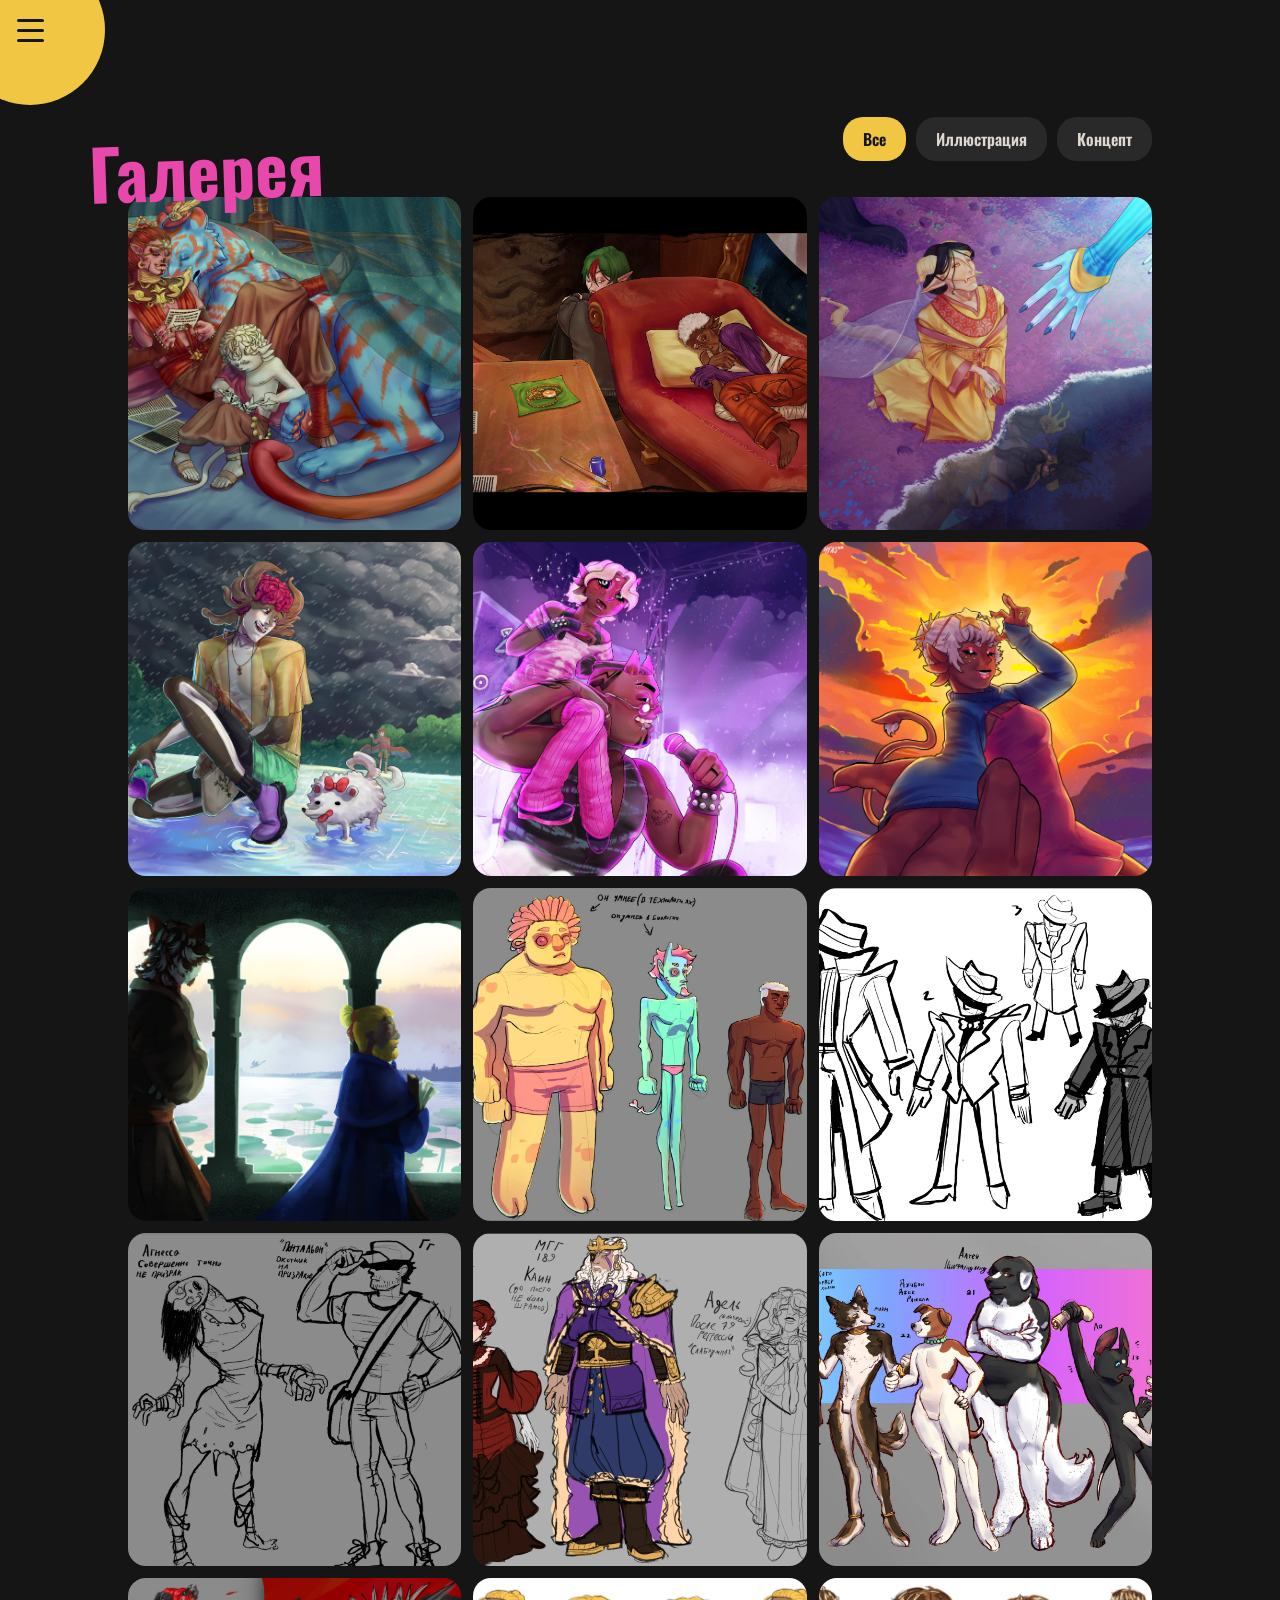
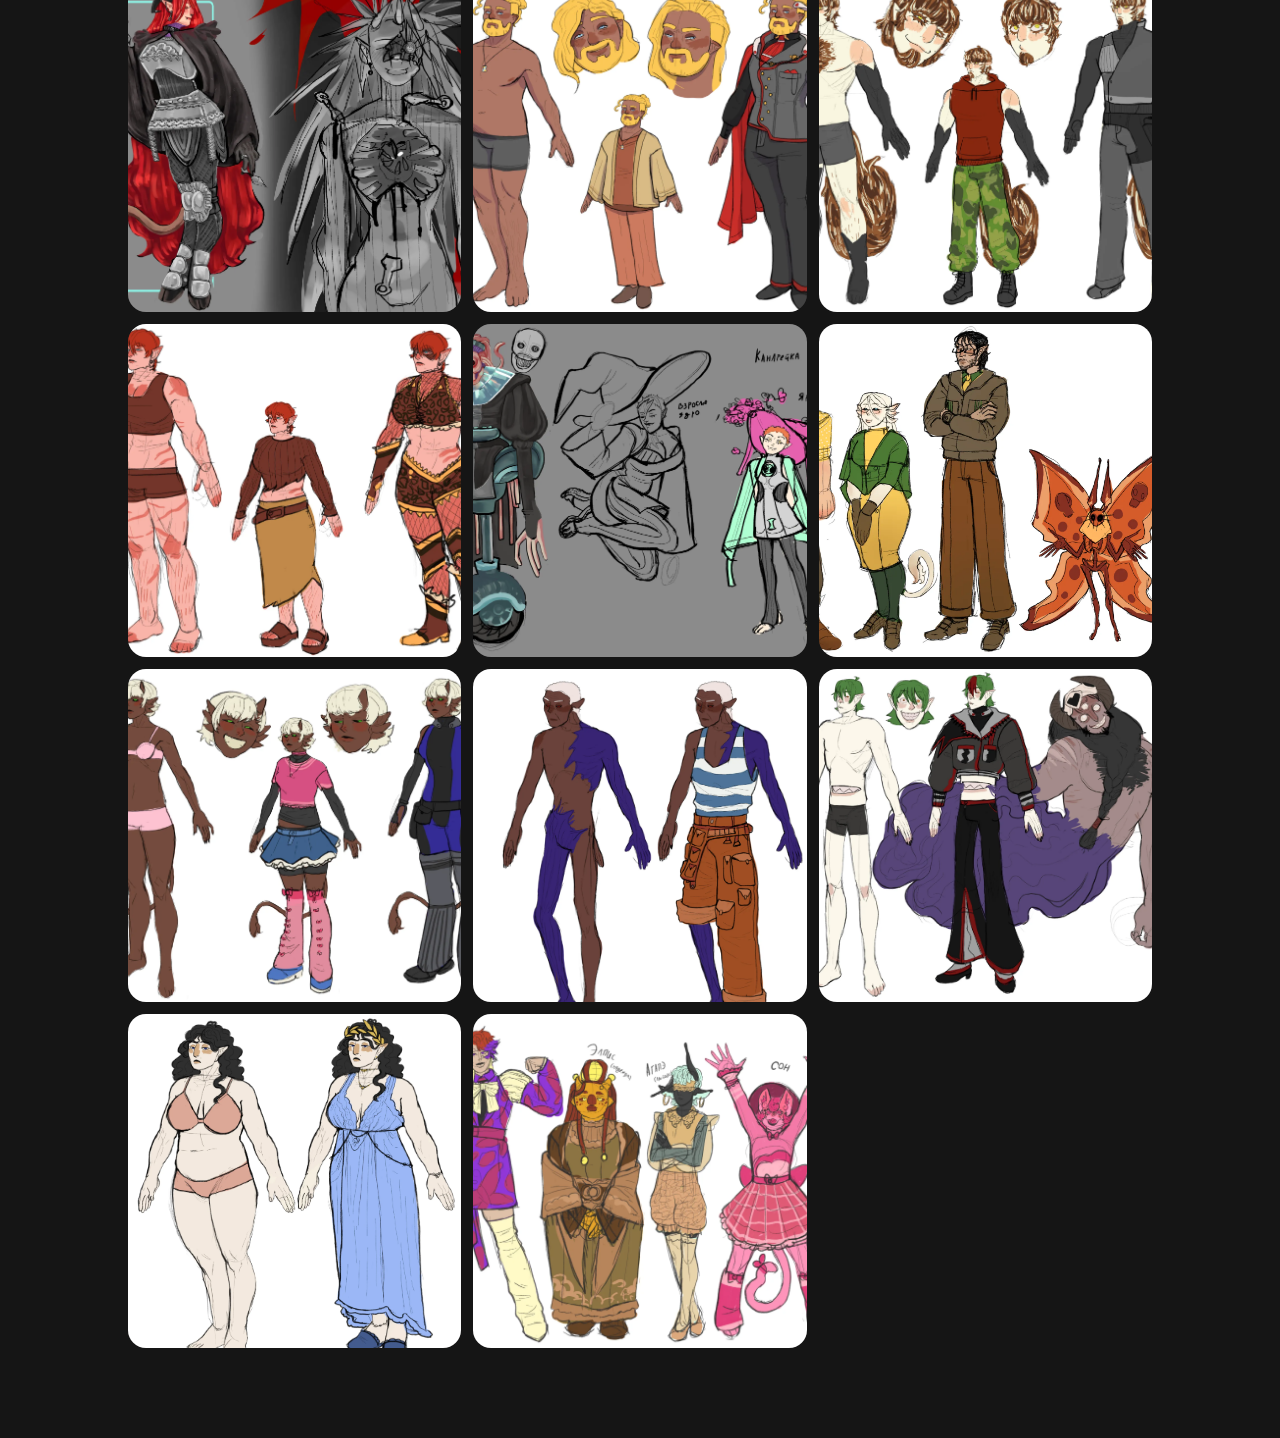
==== gallery.html @ 16fb7dce "im scared" ====
<!DOCTYPE html>
<html lang="ru">
<head>
<meta charset="UTF-8">
<meta name="viewport" content="width=device-width, initial-scale=1.0">
<title>Галерея — HTASta</title>
<link rel="preconnect" href="https://fonts.googleapis.com">
<link rel="preconnect" href="https://fonts.gstatic.com" crossorigin>
<link href="https://fonts.googleapis.com/css2?family=Comfortaa:wght@300..700&family=Oswald:wght@200..700&display=swap" rel="stylesheet">
<link rel="stylesheet" href="css/style.css">
<svg style="display: none;">
  <symbol id="arrow" viewBox="0 0 24 24">
  <path d="M4 12h14M13 5l7 7-7 7" stroke="currentColor" stroke-width="2" fill="none" stroke-linecap="round" stroke-linejoin="round"/>
  </symbol>
</svg>
</head>
<body>
<header class="site-header">
  <nav class="menu" aria-label="Основная навигация">
    <button class="menu-toggle" aria-label="Открыть меню" aria-expanded="false">
      <span></span>
      <span></span>
      <span></span>
    </button>
    <div class="menu-items">
      <a href="index.html" class="menu-item" style="--menu-top:100px; --menu-left:160px;">
        <span>Главная</span>
      </a>
      <a href="index.html#projects" class="menu-item" style="--menu-top:35px; --menu-left:190px;">
        <span>Проэкты</span>
      </a>
      <a href="#" class="menu-item" style="--menu-top:150px; --menu-left:70px;">
        <span>3Д</span>
      </a>
    </div>
  </nav>
</header>

<main class="page-grid">
  <section class="gallery-page" id="gallery">
    <h1 class="section-title wiggle-title">Галерея</h1>
    <div class="gallery-filters">
      <button class="filter-btn" data-filter="all">Все</button>
      <button class="filter-btn" data-filter="illustration">Иллюстрация</button>
      <button class="filter-btn" data-filter="concept">Концепт</button>
    </div>
    <div class="gallery-grid">
      <div class="gallery-card" data-category="illustration" data-id="illustration_1">
        <img class="gallery-img" src="assets/illustration_1.webp" alt="Аманда" onerror="this.style.display='none'">
      </div>
      <div class="gallery-card" data-category="illustration" data-id="illustration_2">
        <img class="gallery-img" src="assets/illustration_2.webp" alt="Сэм" onerror="this.style.display='none'">
      </div>
      <div class="gallery-card" data-category="illustration" data-id="illustration_3">
        <img class="gallery-img" src="assets/illustration_3.webp" alt="" onerror="this.style.display='none'">
      </div>
      <div class="gallery-card" data-category="illustration" data-id="illustration_4">
        <img class="gallery-img" src="assets/illustration_4.webp" alt="" onerror="this.style.display='none'">
      </div>
      <div class="gallery-card" data-category="illustration" data-id="illustration_5">
        <img class="gallery-img" src="assets/illustration_5.webp" alt="" onerror="this.style.display='none'">
      </div>
      <div class="gallery-card" data-category="illustration" data-id="illustration_6">
        <img class="gallery-img" src="assets/illustration_6.webp" alt="" onerror="this.style.display='none'">
      </div>
      <div class="gallery-card" data-category="illustration" data-id="illustration_7">
        <img class="gallery-img" src="assets/illustration_7.webp" alt="" onerror="this.style.display='none'">
      </div>
      <div class="gallery-card" data-category="concept" data-id="concept_01">
        <img class="gallery-img" src="assets/concept_01.webp" alt="" onerror="this.style.display='none'">
      </div>
      <div class="gallery-card" data-category="concept" data-id="concept_02">
        <img class="gallery-img" src="assets/concept_02.webp" alt="" onerror="this.style.display='none'">
      </div>
      <div class="gallery-card" data-category="concept" data-id="concept_03">
        <img class="gallery-img" src="assets/concept_03.webp" alt="" onerror="this.style.display='none'">
      </div>
      <div class="gallery-card" data-category="concept" data-id="concept_04">
        <img class="gallery-img" src="assets/concept_04.webp" alt="" onerror="this.style.display='none'">
      </div>
      <div class="gallery-card" data-category="concept" data-id="concept_05">
        <img class="gallery-img" src="assets/concept_05.webp" alt="" onerror="this.style.display='none'">
      </div>
      <div class="gallery-card" data-category="concept" data-id="concept_06">
        <img class="gallery-img" src="assets/concept_06.webp" alt="" onerror="this.style.display='none'">
      </div>
      <div class="gallery-card" data-category="concept" data-id="concept_07">
        <img class="gallery-img" src="assets/concept_07.webp" alt="" onerror="this.style.display='none'">
      </div>
      <div class="gallery-card" data-category="concept" data-id="concept_08">
        <img class="gallery-img" src="assets/concept_08.webp" alt="" onerror="this.style.display='none'">
      </div>
      <div class="gallery-card" data-category="concept" data-id="concept_09">
        <img class="gallery-img" src="assets/concept_09.webp" alt="" onerror="this.style.display='none'">
      </div>
      <div class="gallery-card" data-category="concept" data-id="concept_10">
        <img class="gallery-img" src="assets/concept_10.webp" alt="" onerror="this.style.display='none'">
      </div>
      <div class="gallery-card" data-category="concept" data-id="concept_11">
        <img class="gallery-img" src="assets/concept_11.webp" alt="" onerror="this.style.display='none'">
      </div>
      <div class="gallery-card" data-category="concept" data-id="concept_12">
        <img class="gallery-img" src="assets/concept_12.webp" alt="" onerror="this.style.display='none'">
      </div>
      <div class="gallery-card" data-category="concept" data-id="concept_13">
        <img class="gallery-img" src="assets/concept_13.webp" alt="" onerror="this.style.display='none'">
      </div>
      <div class="gallery-card" data-category="concept" data-id="concept_14">
        <img class="gallery-img" src="assets/concept_14.webp" alt="" onerror="this.style.display='none'">
      </div>
      <div class="gallery-card" data-category="concept" data-id="concept_15">
        <img class="gallery-img" src="assets/concept_15.webp" alt="" onerror="this.style.display='none'">
      </div>
      <div class="gallery-card" data-category="concept" data-id="concept_16">
        <img class="gallery-img" src="assets/concept_16.webp" alt="" onerror="this.style.display='none'">
      </div>
    </div>
  </section>
</main>

<div class="gallery-modal" id="galleryModal" aria-hidden="true">
  <div class="gallery-modal-overlay"></div>
  <button class="gallery-modal-nav gallery-modal-prev" aria-label="Предыдущая работа">
    <svg viewBox="0 0 24 24"><path d="M15 5l-7 7 7 7" stroke="currentColor" stroke-width="2" fill="none" stroke-linecap="round" stroke-linejoin="round"/></svg>
  </button>
  <div class="gallery-modal-content">
    <button class="gallery-modal-close" aria-label="Закрыть">
      <svg viewBox="0 0 24 24"><path d="M6 6l12 12M18 6L6 18" stroke="currentColor" stroke-width="2" fill="none" stroke-linecap="round"/></svg>
    </button>
    <img class="gallery-modal-img" src="" alt="">
  </div>
  <button class="gallery-modal-nav gallery-modal-next" aria-label="Следующая работа">
    <svg viewBox="0 0 24 24"><path d="M9 5l7 7-7 7" stroke="currentColor" stroke-width="2" fill="none" stroke-linecap="round" stroke-linejoin="round"/></svg>
  </button>
</div>

<footer class="site-footer"></footer>

<script src="js/main.js"></script>
</body>
</html>
---- css/style.css ----
/* =========================================================
   БАЗА
   ========================================================= */

body {
  min-width: 100%;
  min-height: 100%;
  margin: 0;
  padding: 0;
  background-color: rgb(21, 21, 21);
  font-family: 'Comfortaa', "Segoe UI", sans-serif;
  -webkit-user-select: none;
  -ms-user-select: none;
  user-select: none;
  overflow-x: hidden;
}

h1 {
  font-family: 'Oswald', sans-serif;
  font-size: 36pt;
}

a {
  text-decoration: none;
}

ul {
  list-style-type: none;
  margin: 0;
  padding: 0;
}

img {
  object-position: top;
}

::-webkit-scrollbar {
  display: none;
}

:root {
  --bg-base: rgb(21, 21, 21);
  --main-text: rgb(223, 216, 209);

  /* Основной акцент сайта */
  --accent-yellow: rgb(241, 198, 66);
  --accent-blue: rgb(72, 195, 232);
  --accent-pink: rgb(232, 72, 171);
  --accent-purple: rgb(133, 72, 232);
  --accent-green: rgb(72, 232, 152);
}


/* =========================================================
   МЕНЮ
   ========================================================= */

.site-header {
  position: fixed;
  top: 0;
  left: 0;
  z-index: 1000;
}

.menu {
  position: relative;
  width: 0;
  height: 0;
  z-index: 10;
}

/* круг */
.menu-toggle {
  position: absolute;
  top: -45px;
  left: -45px;
  width: 150px;
  height: 150px;
  border: none;
  border-radius: 50%;
  background: var(--accent-yellow);
  padding: 0;
  margin: 0;
  cursor: pointer;
  display: flex;
  flex-direction: column;
  justify-content: center;
  align-items: center;
  gap: 7px;
  transform: scale(1);
  transition: 0.35s ease;
}

.menu-toggle:hover {
  transform: scale(1.1);
  background-color: var(--accent-blue);
}

/* Три полоски */
.menu-toggle span {
  display: block;
  width: 27px;
  height: 3px;
  background: var(--bg-base);
  border-radius: 2px;
  transition: transform 0.25s ease, opacity 0.2s ease;
}

/* Отдельные пузыри пунктов меню */
.menu-items {
  position: absolute;
  top: 0;
  left: 0;
  width: 0;
  height: 0;
  pointer-events: none;
}

.menu-item {
  position: absolute;
  top: var(--menu-top, 0px);
  left: var(--menu-left, 0px);
  padding: 12px 20px;
  border-radius: 16px;
  display: flex;
  align-items: center;
  justify-content: center;
  color: var(--bg-base);
  font-size: 14pt;
  font-weight: 700;
  text-align: center;
  white-space: nowrap;
  opacity: 0;
  transform: translate(-50%, -50%) scale(0.2);
  transition: transform 0.25s ease, opacity 0.2s ease, background-color 0.25s ease;
  pointer-events: none;
}

.menu-item:nth-child(4n+1) { background-color: var(--accent-pink); }
.menu-item:nth-child(4n+2) { background-color: var(--accent-purple); }
.menu-item:nth-child(4n+3) { background-color: var(--accent-green); }
.menu-item:nth-child(4n)   { background-color: var(--accent-blue); }

.menu.open .menu-item {
  opacity: 1;
  pointer-events: auto;
  transform: translate(-50%, -50%) scale(1);
}

.menu.open .menu-item:hover {
  transform: translate(-50%, -50%) scale(1.08);
}

.menu.open .menu-item:nth-child(4n+1):hover { background-color: var(--accent-green); }
.menu.open .menu-item:nth-child(4n+2):hover { background-color: var(--accent-yellow); }
.menu.open .menu-item:nth-child(4n+3):hover { background-color: var(--accent-pink); }
.menu.open .menu-item:nth-child(4n):hover   { background-color: var(--accent-purple); }


/* =========================================================
   ГРИД-СИСТЕМА СТРАНИЦЫ
   12 колонок на всю ширину main (за вычетом отступов по бокам).
   Каждая секция сама решает, сколько колонок ей занять через grid-column.
   ========================================================= */

.page-grid {
  display: grid;
  grid-template-columns: repeat(12, 1fr);
  column-gap: 2vw;
  padding: 0 5vw;
  box-sizing: border-box;
}


/* =========================================================
   ОБО МНЕ
   ========================================================= */

.about_me {
  position: relative;
  grid-column: 3 / span 8;
  margin: 15vh 0 20vh;
  display: grid;
  justify-items: center;
  align-content: center;
}

.about_me h1 {
  color: var(--accent-pink);
  margin: 20vh 0 0;
}

.about_me h2 {
  color: var(--accent-blue);
  font-size: 14pt;
}

.about_me p {
  color: var(--main-text);
  font-size: 16pt;
  line-height: 1.6;
  text-align: center;
}

@media (max-width: 700px) {
  .about_me {
    grid-column: 1 / -1;
  }
}


/* =========================================================
   АНИМАЦИЯ ЗАГОЛОВКОВ (wiggle)
   ========================================================= */

.wiggle-title.wiggle {
  animation: wiggle 1s ease-in-out;
}

@keyframes wiggle {
  0%   { transform: rotate(0deg); }
  25%  { transform: rotate(4deg); }
  50%  { transform: rotate(-4deg); }
  75%  { transform: rotate(3deg); }
  100% { transform: rotate(0deg); }
}

@media (prefers-reduced-motion: reduce) {
  .wiggle-title.wiggle {
    animation: none;
  }
}


/* =========================================================
   ГАЛЕРЕИ (Иллюстрации / Концепт-арт, общая разметка)
   ========================================================= */

.image-section {
  position: relative;
  grid-column: 1 / -1;
  box-sizing: border-box;
  margin-top: 8vh;
}

.section-title {
  z-index: 10;
  position: absolute;
  display: block;
  top: 0;
  width: fit-content;
  color: var(--accent-pink);
  text-align: left;
  font-size: 42pt;
  rotate: -2deg;
  padding: 0;
  margin: -5.5vh 0 0;
}

.illustration-gallery {
  display: flex;
  flex-direction: column;
  gap: 10px;
  width: 90vw;
  position: relative;
  left: 50%;
  margin-left: -45vw;
  height: 90vh;
  padding: 0 5vw;
  box-sizing: border-box;
}

#concept .illustration-gallery {
  height: 60vh;
}

.gallery-row {
  display: grid;
  gap: 8px;
  flex: 1 1 0;
  min-height: 0;
  box-sizing: border-box;
}

.row-1 { grid-template-columns: 1.35fr 1fr; }
.row-2 { grid-template-columns: 1fr 1.35fr; }
.row-3 { grid-template-columns: 1.15fr 1fr; }

.concept-row-mosaic,
.concept-row-banner {
  grid-template-columns: 1fr 1fr 1fr;
}

/* Точки фокуса кадра для конкретных карточек */
.row-1 .illustration-card:first-child .illustration-img,
.row-3 .illustration-card:first-child .illustration-img {
  object-position: left top;
}

.row-2 .illustration-card:first-child .illustration-img,
.row-2 .illustration-card:nth-child(2) .illustration-img {
  object-position: top;
}

.illustration-img {
  position: absolute;
  inset: 0;
  width: 100%;
  height: 100%;
  object-fit: cover;
  border-radius: inherit;
  pointer-events: none;
  transition: transform 0.35s ease;
  margin: 0;
  padding: 0;
}

.illustration-card {
  position: relative;
  width: 100%;
  height: 100%;
  border-radius: 18px;
  background: rgba(223, 216, 209, 0.1);
  display: flex;
  align-items: center;
  justify-content: center;
  box-sizing: border-box;
  overflow: hidden;
}

.illustration-card:hover .illustration-img {
  transform: scale(1.08);
}

.photo-label {
  font-family: 'Oswald', sans-serif;
  font-size: 25pt;
  color: var(--main-text);
  opacity: 0.45;
  pointer-events: none;
}

/* Карточка-ссылка "В галерею" */
.card-link {
  flex-direction: column;
  gap: 0.3em;
  background: var(--accent-yellow);
  color: var(--bg-base);
  cursor: pointer;
  transition: background-color 0.25s ease, transform 0.25s ease;
}

.card-link:hover {
  background: var(--accent-pink);
  transform: scale(1.03);
}

.card-link-text {
  font-family: 'Oswald', sans-serif;
  font-size: 15pt;
  font-weight: 600;
}

.card-link-arrow {
  width: 28px;
  height: 28px;
  transition: transform 0.25s ease;
}

.card-link:hover .card-link-arrow {
  transform: translateX(6px);
  color: var(--main-text);
  opacity: 0.45;
  pointer-events: none;
}


/* =========================================================
   СЕЛЕКТОР ПРОЕКТОВ
   Горизонтальная лента карточек, крутится колесиком.
   ========================================================= */

.project-images {
  position: relative;
  grid-column: 1 / -1;
  margin-top: 10vh;
  box-sizing: border-box;
}

/* тот же заголовок, что у Иллюстраций, но наклон в другую сторону */
.project-images .section-title {
  rotate: 4deg;
}

.project-selector-wrap {
  position: relative;
  grid-column: 1 / -1;
  width: 100vw;
  left: 50%;
  margin-left: -50vw;
}

.project-selector {
  display: flex;
  gap: 10px;
  width: 100%;
  padding-left: 10vw;
  box-sizing: border-box;
  overflow-x: auto;
  scroll-behavior: smooth;
}

.project-selector .illustration-card {
  flex: 0 0 22vw;
  aspect-ratio: 1 / 1;
  height: auto;
}

.selector-arrow {
  position: absolute;
  top: 50%;
  right: 4vw;
  transform: translateY(-50%);
  width: 56px;
  height: 56px;
  border-radius: 50%;
  border: none;
  background: var(--accent-yellow);
  color: var(--bg-base);
  display: flex;
  align-items: center;
  justify-content: center;
  cursor: pointer;
  transition: 0.35s ease;
  z-index: 5;
}

.selector-arrow:hover,
.selector-arrow.scrolling {
  background: var(--accent-pink);
  transform: translateY(-50%) scale(1.1);
}

.arrow-icon {
  width: 24px;
  height: 24px;
  color: var(--bg-base);
  display: block;
}


/* =========================================================
   АДАПТИВ: ≤ 720px
   Порядок правил внутри блока важен для каскада, менять не надо.
   ========================================================= */

@media (max-width: 720px) {
  .gallery-row {
    grid-template-columns: 1fr !important;
    grid-template-rows: 1fr 1fr;
  }

  #concept .illustration-gallery {
    height: 90vh;
  }

  .concept-row-banner {
    grid-template-rows: repeat(3, 1fr);
  }

  .project-selector .illustration-card {
    flex: 0 0 40vw;
  }

  .concept-gallery {
    height: auto;
  }

  .concept-row-mosaic {
    grid-template-rows: repeat(3, 1fr);
  }

  .concept-gallery .gallery-row {
    min-height: 260px;
  }
}


/* =========================================================
   ГАЛЕРЕЯ (страница gallery.html)
   ========================================================= */

.gallery-page {
  position: relative;
  grid-column: 1 / -1;
  margin-top: 8vh;
  box-sizing: border-box;
}

.gallery-page .section-title {
  font-size: 52pt;
  margin: 5vh 0 0 25px;
}


.gallery-grid {
  display: grid;
  grid-template-columns: repeat(auto-fill, minmax(320px, 1fr));
  gap: 12px;
  width: 90vw;
  position: relative;
  left: 50%;
  margin-left: -45vw;
  padding: 4vh 5vw 10vh;
  box-sizing: border-box;
}

.gallery-card {
  position: relative;
  aspect-ratio: 1 / 1;
  border-radius: 18px;
  background: rgba(223, 216, 209, 0.1);
  overflow: hidden;
}

.gallery-img {
  width: 100%;
  height: 100%;
  object-fit: cover;
  display: block;
  transition: transform 0.35s ease;
}

.gallery-card:hover .gallery-img {
  transform: scale(1.08);
}

.gallery-filters {
  display: flex;
  gap: 10px;
  flex-wrap: wrap;
  width: 90vw;
  position: relative;
  left: 50%;
  margin-left: -45vw;
  padding: 0 5vw;
  box-sizing: border-box;
  justify-content: flex-end;
  margin-top: 5vh;
}

@media (max-width: 720px) {
  .gallery-page {
  margin-top: 12vh;
}
.gallery-filters {
  margin-top: 10vh;
}
.gallery-page .section-title {
  font-size: 52pt;
  margin: -1vh 0 0 25px;
}
.gallery-grid {
  grid-template-columns: repeat(auto-fill, minmax(160px, 1fr));
}
}

.filter-btn {
  font-family: 'Oswald', sans-serif;
  font-size: 12pt;
  font-weight: 600;
  color: var(--main-text);
  background: rgba(223, 216, 209, 0.1);
  border: none;
  border-radius: 20px;
  padding: 10px 20px;
  cursor: pointer;
  transition: background-color 0.25s ease, color 0.25s ease, transform 0.25s ease;
}

.filter-btn:hover {
  background: var(--accent-pink);
  color: var(--bg-base);
  transform: scale(1.05);
}

.filter-btn.active {
  background: var(--accent-yellow);
  color: var(--bg-base);
}

.gallery-card.hidden {
  display: none;
}

.gallery-card {
  cursor: pointer;
}

.gallery-modal {
  position: fixed;
  inset: 0;
  z-index: 2000;
  display: none;
  align-items: center;
  justify-content: center;
}

.gallery-modal.open {
  display: flex;
}

.gallery-modal-overlay {
  position: absolute;
  inset: 0;
  background: rgba(21, 21, 21, 0.9);
}

.gallery-modal-content {
  position: relative;
  max-width: 85vw;
  max-height: 85vh;
  z-index: 1;
}

.gallery-modal-img {
  display: block;
  max-width: 85vw;
  max-height: 85vh;
  border-radius: 18px;
  object-fit: contain;
}

.gallery-modal-close {
  position: absolute;
  top: -45px;
  right: -45px;
  width: 40px;
  height: 40px;
  border: none;
  border-radius: 50%;
  background: var(--accent-yellow);
  color: var(--bg-base);
  display: flex;
  align-items: center;
  justify-content: center;
  cursor: pointer;
  transition: background-color 0.25s ease, transform 0.25s ease;
}

.gallery-modal-close:hover {
  background: var(--accent-pink);
  transform: scale(1.1);
}

.gallery-modal-close svg {
  width: 20px;
  height: 20px;
}

.gallery-modal-nav {
  position: fixed;
  top: 50%;
  transform: translateY(-50%);
  width: 56px;
  height: 56px;
  border-radius: 50%;
  border: none;
  background: var(--accent-yellow);
  color: var(--bg-base);
  display: flex;
  align-items: center;
  justify-content: center;
  cursor: pointer;
  transition: background-color 0.25s ease, transform 0.25s ease;
  z-index: 2;
}

.gallery-modal-nav:hover {
  background: var(--accent-pink);
  transform: translateY(-50%) scale(1.1);
}

.gallery-modal-nav svg {
  width: 24px;
  height: 24px;
}

.gallery-modal-prev { left: 4vw; }
.gallery-modal-next { right: 4vw; }

@media (max-width: 720px) {
  .gallery-modal-nav {
    width: 44px;
    height: 44px;
  }
  .gallery-modal-prev { left: 2vw; }
  .gallery-modal-next { right: 2vw; }
  .gallery-modal-close {
    top: -50px;
    right: 0;
  }
}

/* =========================================================
   СТРАНИЦА ПРОЕКТА (шаблон)
   ========================================================= */

.back-link {
  position: fixed;
  top: 30px;
  left: 30px;
  z-index: 1000;
  display: flex;
  align-items: center;
  gap: 10px;
  padding: 14px 24px;
  border-radius: 30px;
  background: var(--accent-yellow);
  color: var(--bg-base);
  font-family: 'Oswald', sans-serif;
  font-weight: 700;
  font-size: 13pt;
  transition: background-color 0.35s ease, transform 0.35s ease;
}

.back-link:hover {
  background: var(--accent-blue);
  transform: scale(1.05);
}

.back-link .back-arrow {
  width: 20px;
  height: 20px;
  transform: scaleX(-1);
}

.project-detail,
.project-outro {
  grid-column: 3 / span 8;
  display: grid;
  justify-items: center;
}

.project-detail {
  margin: 20vh 0 4vh;
}

.project-outro {
  margin: 6vh 0 14vh;
}

.project-title {
  color: var(--accent-pink);
  margin: 0 0 2vh;
  rotate: -2deg;
}

.project-text {
  color: var(--main-text);
  font-size: 15pt;
  line-height: 1.6;
  text-align: center;
  max-width: 55vw;
}

.project-viewer-section {
  grid-column: 1 / -1;
  margin-top: 4vh;
}

.project-viewer {
  width: 90vw;
  position: relative;
  left: 50%;
  margin-left: -45vw;
  padding: 0 5vw;
  box-sizing: border-box;
}

.project-viewer-main {
  position: relative;
  width: 100%;
  aspect-ratio: 16 / 9;
  border-radius: 18px;
  overflow: hidden;
  background: rgba(223, 216, 209, 0.1);
  display: flex;
  align-items: center;
  justify-content: center;
}

.project-viewer-img {
  position: absolute;
  inset: 0;
  width: 100%;
  height: 100%;
  object-fit: cover;
  border-radius: inherit;
}

.project-viewer-thumbs-wrap {
  margin-top: 12px;
  display: flex;
  align-items: center;
  gap: 10px;
}

.project-viewer-thumbs {
  display: flex;
  gap: 8px;
  overflow-x: auto;
  scroll-behavior: smooth;
  flex: 1 1 auto;
  min-width: 0;
}

.project-thumb {
  flex: 0 0 9vw;
  aspect-ratio: 1 / 1;
  border: 2px solid transparent;
  border-radius: 12px;
  padding: 0;
  overflow: hidden;
  cursor: pointer;
  background: rgba(223, 216, 209, 0.1);
  opacity: 0.55;
  transition: opacity 0.25s ease, border-color 0.25s ease, transform 0.25s ease;
}

.project-thumb img {
  width: 100%;
  height: 100%;
  object-fit: cover;
  display: block;
  pointer-events: none;
}

.project-thumb:hover {
  opacity: 0.85;
  transform: scale(1.04);
}

.project-thumb.active {
  opacity: 1;
  border-color: var(--accent-pink);
}

.project-thumbs-arrow {
  flex: 0 0 auto;
  width: 40px;
  height: 40px;
  border-radius: 50%;
  border: none;
  background: var(--accent-yellow);
  color: var(--bg-base);
  display: flex;
  align-items: center;
  justify-content: center;
  cursor: pointer;
  transition: background-color 0.25s ease, transform 0.25s ease;
}

.project-thumbs-arrow:hover,
.project-thumbs-arrow.scrolling {
  background: var(--accent-pink);
  transform: scale(1.1);
}

@media (max-width: 700px) {
  .project-detail,
  .project-outro {
    grid-column: 1 / -1;
  }

  .project-text {
    max-width: 90vw;
  }

  .back-link {
    top: 16px;
    left: 16px;
    padding: 10px 18px;
    font-size: 11pt;
  }

  .project-viewer-main {
    aspect-ratio: 4 / 3;
  }

  .project-thumb {
    flex: 0 0 20vw;
  }
}
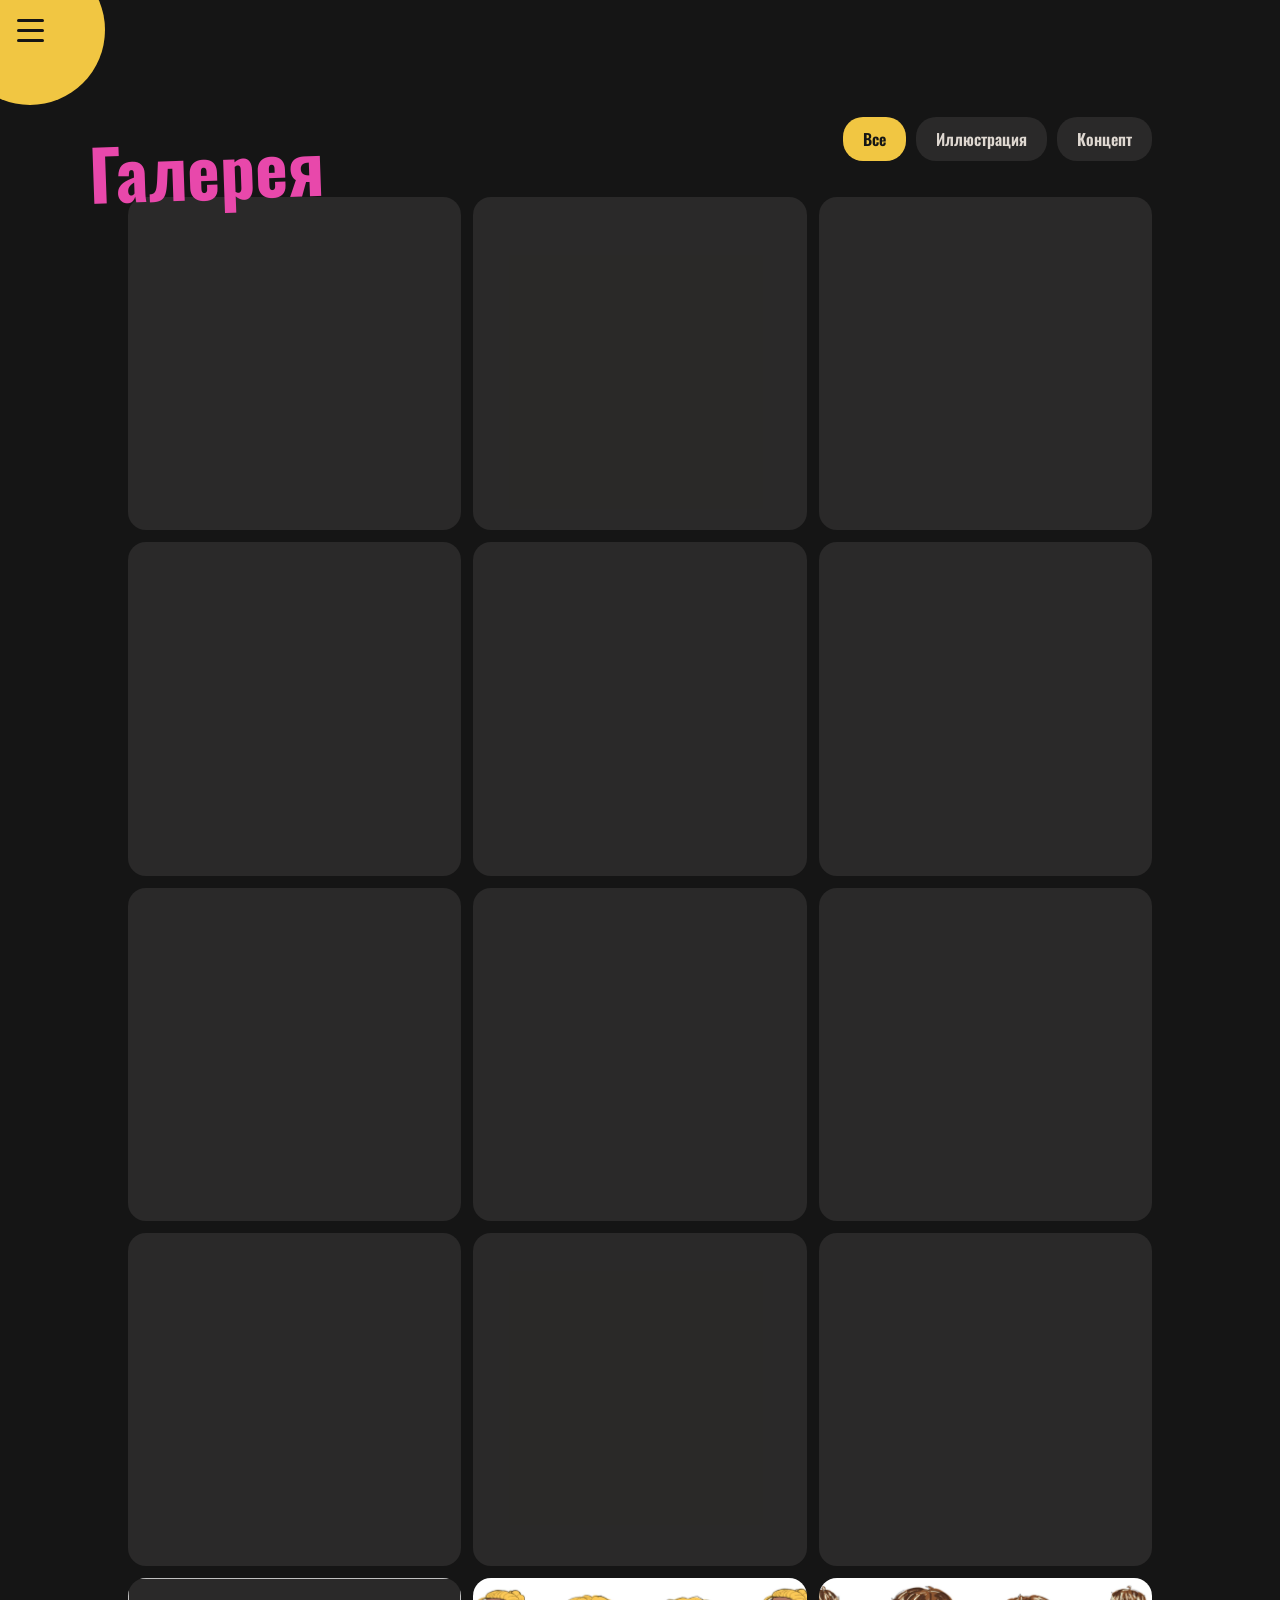
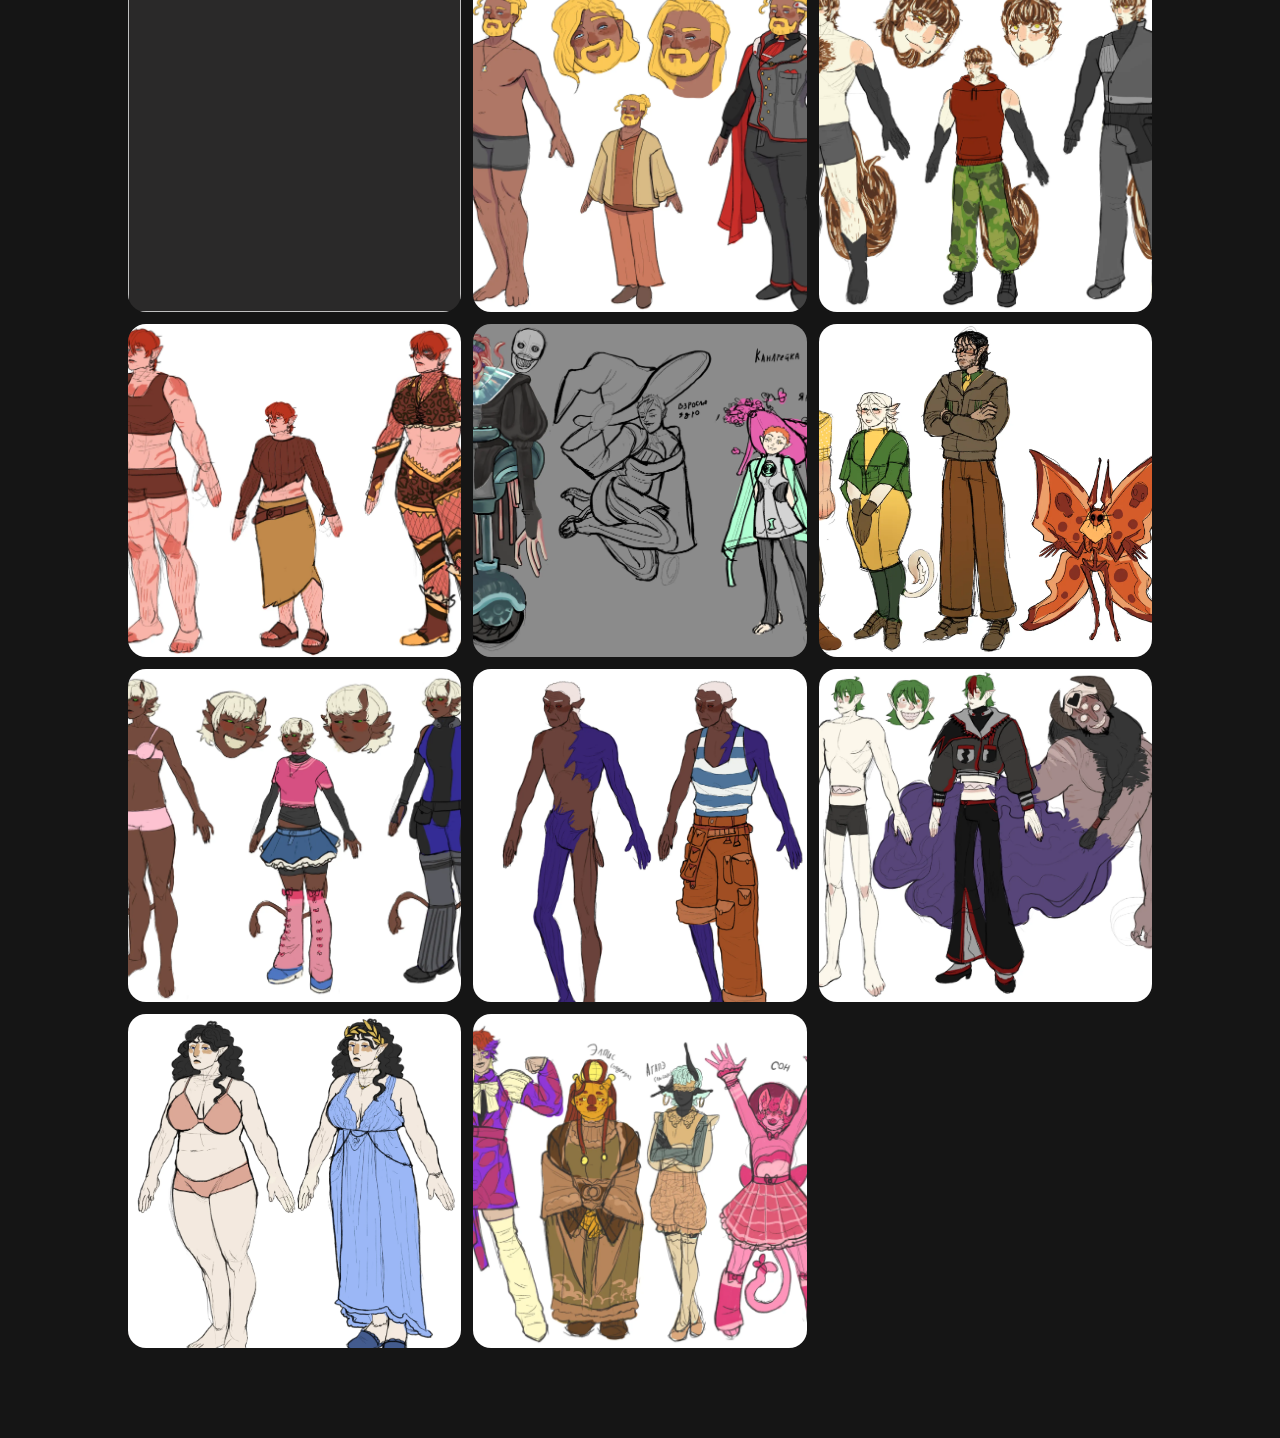
==== commit e500ec73: "thumbs-gallery" ====
--- a/gallery.html
+++ b/gallery.html
@@ -46,73 +46,73 @@
     </div>
     <div class="gallery-grid">
       <div class="gallery-card" data-category="illustration" data-id="illustration_1">
-        <img class="gallery-img" src="assets/illustration_1.webp" alt="Аманда" onerror="this.style.display='none'">
+        <img class="gallery-img" src="assets/thumbs/illustration_1.webp" data-full="assets/illustration_1.webp"alt="Аманда" onerror="this.style.display='none'">
       </div>
       <div class="gallery-card" data-category="illustration" data-id="illustration_2">
-        <img class="gallery-img" src="assets/illustration_2.webp" alt="Сэм" onerror="this.style.display='none'">
+        <img class="gallery-img" src="assets/thumbs/illustration_2.webp" data-full="assets/illustration_2.webp" alt="Сэм" onerror="this.style.display='none'">
       </div>
       <div class="gallery-card" data-category="illustration" data-id="illustration_3">
-        <img class="gallery-img" src="assets/illustration_3.webp" alt="" onerror="this.style.display='none'">
+        <img class="gallery-img" src="assets/thumbs/illustration_3.webp" data-full="assets/illustration_3.webp" alt="" onerror="this.style.display='none'">
       </div>
       <div class="gallery-card" data-category="illustration" data-id="illustration_4">
-        <img class="gallery-img" src="assets/illustration_4.webp" alt="" onerror="this.style.display='none'">
+        <img class="gallery-img" src="assets/thumbs/illustration_4.webp" data-full="assets/illustration_4.webp" alt="" onerror="this.style.display='none'">
       </div>
       <div class="gallery-card" data-category="illustration" data-id="illustration_5">
-        <img class="gallery-img" src="assets/illustration_5.webp" alt="" onerror="this.style.display='none'">
+        <img class="gallery-img" src="assets/thumbs/illustration_5.webp" data-full="assets/illustration_5.webp" alt="" onerror="this.style.display='none'">
       </div>
       <div class="gallery-card" data-category="illustration" data-id="illustration_6">
-        <img class="gallery-img" src="assets/illustration_6.webp" alt="" onerror="this.style.display='none'">
+        <img class="gallery-img" src="assets/thumbs/illustration_6.webp" data-full="assets/illustration_6.webp" alt="" onerror="this.style.display='none'">
       </div>
       <div class="gallery-card" data-category="illustration" data-id="illustration_7">
-        <img class="gallery-img" src="assets/illustration_7.webp" alt="" onerror="this.style.display='none'">
+        <img class="gallery-img" src="assets/thumbs/illustration_7.webp" data-full="assets/illustration_7.webp" alt="" onerror="this.style.display='none'">
       </div>
       <div class="gallery-card" data-category="concept" data-id="concept_01">
-        <img class="gallery-img" src="assets/concept_01.webp" alt="" onerror="this.style.display='none'">
+        <img class="gallery-img" src="assets/thumbs/concept_01.webp" data-full="assets/concept_01.webp" alt="" onerror="this.style.display='none'">
       </div>
       <div class="gallery-card" data-category="concept" data-id="concept_02">
-        <img class="gallery-img" src="assets/concept_02.webp" alt="" onerror="this.style.display='none'">
+        <img class="gallery-img" src="assets/thumbs/concept_02.webp" data-full="assets/concept_02.webp" alt="" onerror="this.style.display='none'">
       </div>
       <div class="gallery-card" data-category="concept" data-id="concept_03">
-        <img class="gallery-img" src="assets/concept_03.webp" alt="" onerror="this.style.display='none'">
+        <img class="gallery-img" src="assets/thumbs/concept_03.webp" data-full="assets/concept_03.webp" alt="" onerror="this.style.display='none'">
       </div>
       <div class="gallery-card" data-category="concept" data-id="concept_04">
-        <img class="gallery-img" src="assets/concept_04.webp" alt="" onerror="this.style.display='none'">
+        <img class="gallery-img" src="assets/thumbs/concept_04.webp" data-full="assets/concept_04.webp" alt="" onerror="this.style.display='none'">
       </div>
       <div class="gallery-card" data-category="concept" data-id="concept_05">
-        <img class="gallery-img" src="assets/concept_05.webp" alt="" onerror="this.style.display='none'">
+        <img class="gallery-img" src="assets/thumbs/concept_05.webp" data-full="assets/concept_05.webp" alt="" onerror="this.style.display='none'">
       </div>
       <div class="gallery-card" data-category="concept" data-id="concept_06">
-        <img class="gallery-img" src="assets/concept_06.webp" alt="" onerror="this.style.display='none'">
+        <img class="gallery-img" data-full="assets/thumbs/concept_06.webp" alt="" onerror="this.style.display='none'">
       </div>
       <div class="gallery-card" data-category="concept" data-id="concept_07">
-        <img class="gallery-img" src="assets/concept_07.webp" alt="" onerror="this.style.display='none'">
+        <img class="gallery-img" data-full="assets/thumbs/concept_07.webp" src="assets/concept_07.webp" alt="" onerror="this.style.display='none'">
       </div>
       <div class="gallery-card" data-category="concept" data-id="concept_08">
-        <img class="gallery-img" src="assets/concept_08.webp" alt="" onerror="this.style.display='none'">
+        <img class="gallery-img" data-full="assets/thumbs/concept_08.webp" src="assets/concept_08.webp" alt="" onerror="this.style.display='none'">
       </div>
       <div class="gallery-card" data-category="concept" data-id="concept_09">
-        <img class="gallery-img" src="assets/concept_09.webp" alt="" onerror="this.style.display='none'">
+        <img class="gallery-img" data-full="assets/thumbs/concept_09.webp" src="assets/concept_09.webp" alt="" onerror="this.style.display='none'">
       </div>
       <div class="gallery-card" data-category="concept" data-id="concept_10">
-        <img class="gallery-img" src="assets/concept_10.webp" alt="" onerror="this.style.display='none'">
+        <img class="gallery-img" data-full="assets/thumbs/concept_10.webp" src="assets/concept_10.webp" alt="" onerror="this.style.display='none'">
       </div>
       <div class="gallery-card" data-category="concept" data-id="concept_11">
-        <img class="gallery-img" src="assets/concept_11.webp" alt="" onerror="this.style.display='none'">
+        <img class="gallery-img" data-full="assets/thumbs/concept_11.webp" src="assets/concept_11.webp" alt="" onerror="this.style.display='none'">
       </div>
       <div class="gallery-card" data-category="concept" data-id="concept_12">
-        <img class="gallery-img" src="assets/concept_12.webp" alt="" onerror="this.style.display='none'">
+        <img class="gallery-img" data-full="assets/thumbs/concept_12.webp" src="assets/concept_12.webp" alt="" onerror="this.style.display='none'">
       </div>
       <div class="gallery-card" data-category="concept" data-id="concept_13">
-        <img class="gallery-img" src="assets/concept_13.webp" alt="" onerror="this.style.display='none'">
+        <img class="gallery-img" data-full="assets/thumbs/concept_13.webp" src="assets/concept_13.webp" alt="" onerror="this.style.display='none'">
       </div>
       <div class="gallery-card" data-category="concept" data-id="concept_14">
-        <img class="gallery-img" src="assets/concept_14.webp" alt="" onerror="this.style.display='none'">
+        <img class="gallery-img" data-full="assets/thumbs/concept_14.webp" src="assets/concept_14.webp" alt="" onerror="this.style.display='none'">
       </div>
       <div class="gallery-card" data-category="concept" data-id="concept_15">
-        <img class="gallery-img" src="assets/concept_15.webp" alt="" onerror="this.style.display='none'">
+        <img class="gallery-img" data-full="assets/thumbs/concept_15.webp" src="assets/concept_15.webp" alt="" onerror="this.style.display='none'">
       </div>
       <div class="gallery-card" data-category="concept" data-id="concept_16">
-        <img class="gallery-img" src="assets/concept_16.webp" alt="" onerror="this.style.display='none'">
+        <img class="gallery-img" data-full="assets/thumbs/concept_16.webp" src="assets/concept_16.webp" alt="" onerror="this.style.display='none'">
       </div>
     </div>
   </section>
@@ -138,4 +138,4 @@
 
 <script src="js/main.js"></script>
 </body>
-</html>+</html>
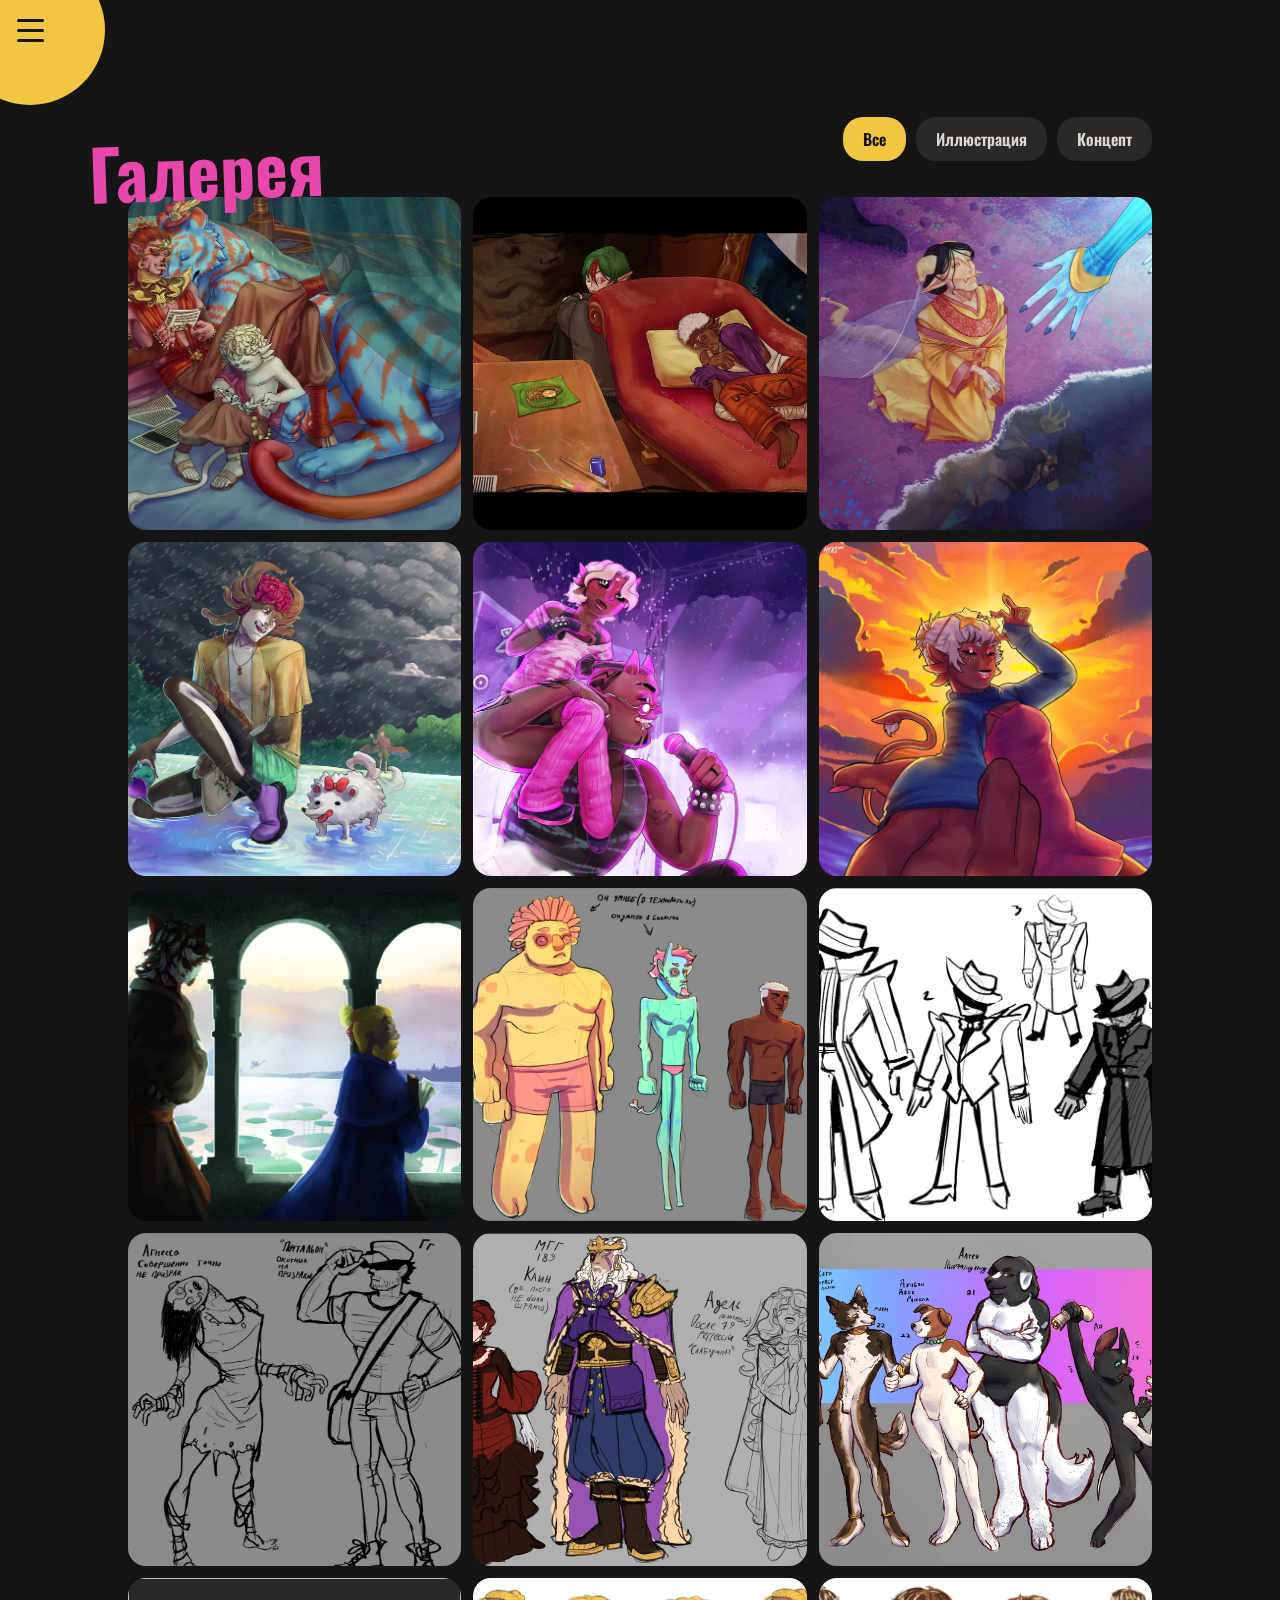
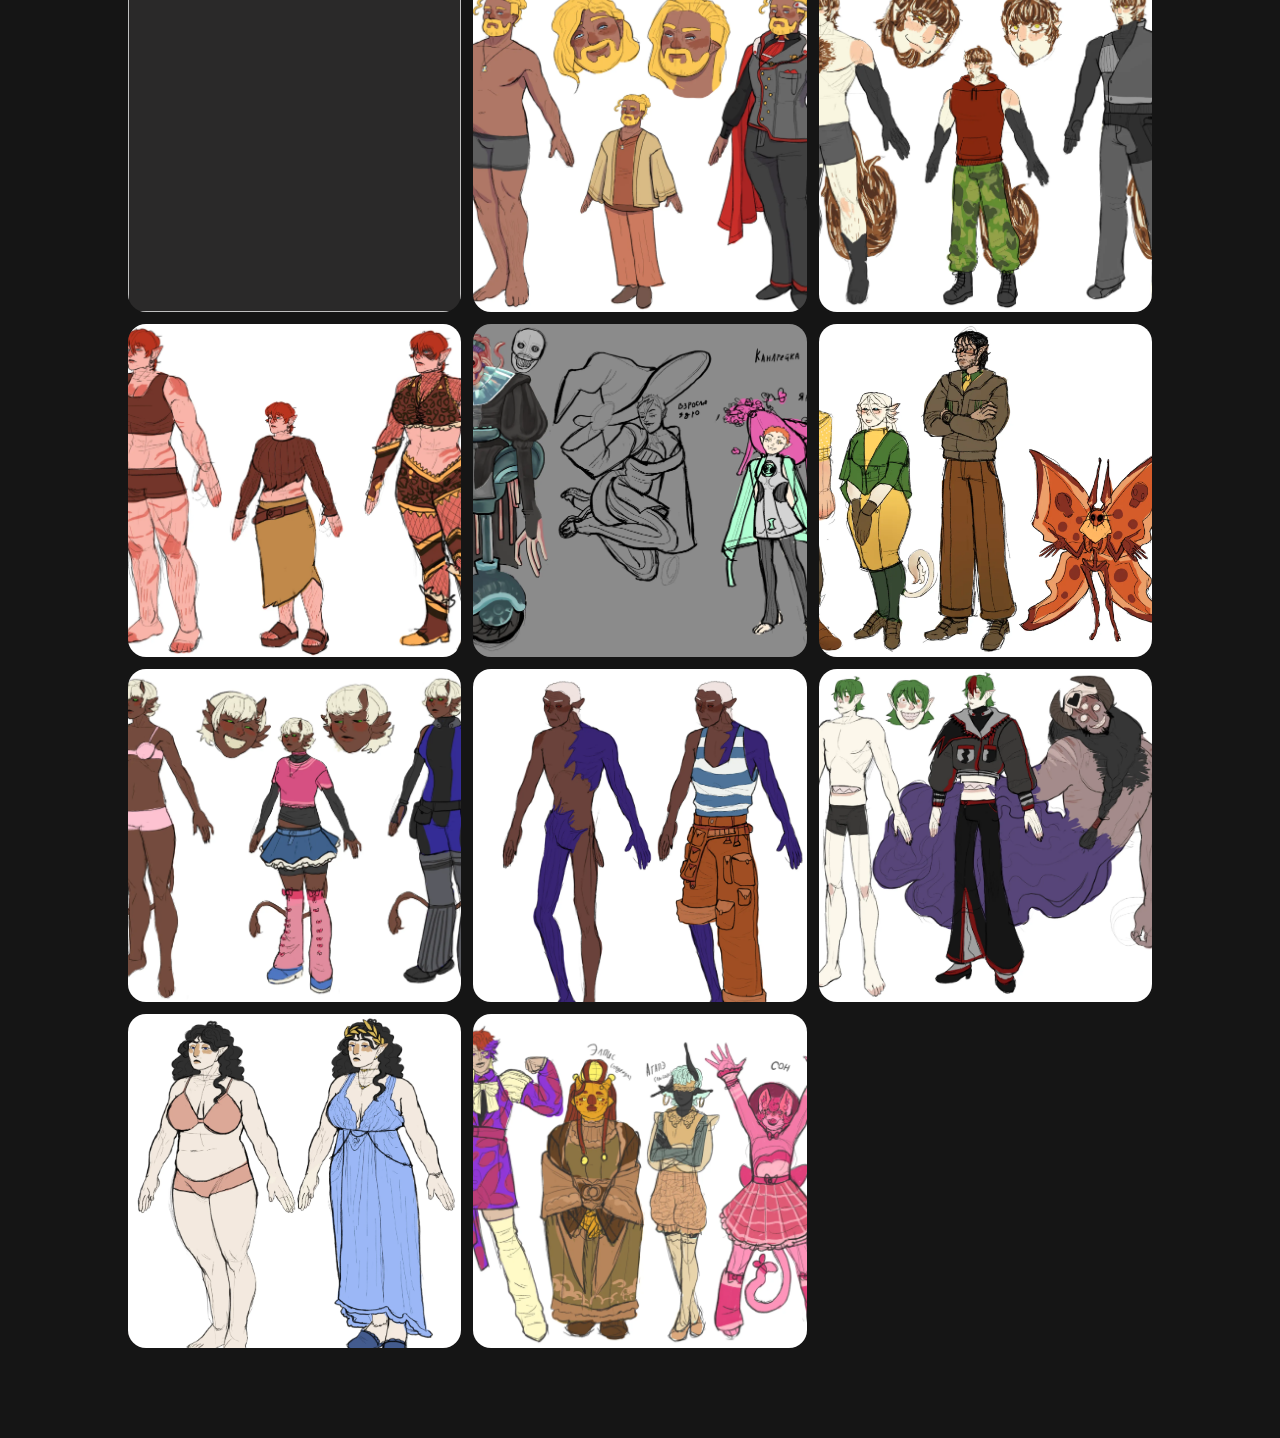
==== commit 1add6f3d: "no-fonts-ink-gallery" ====
--- a/gallery.html
+++ b/gallery.html
@@ -4,9 +4,6 @@
 <meta charset="UTF-8">
 <meta name="viewport" content="width=device-width, initial-scale=1.0">
 <title>Галерея — HTASta</title>
-<link rel="preconnect" href="https://fonts.googleapis.com">
-<link rel="preconnect" href="https://fonts.gstatic.com" crossorigin>
-<link href="https://fonts.googleapis.com/css2?family=Comfortaa:wght@300..700&family=Oswald:wght@200..700&display=swap" rel="stylesheet">
 <link rel="stylesheet" href="css/style.css">
 <svg style="display: none;">
   <symbol id="arrow" viewBox="0 0 24 24">
--- a/css/style.css
+++ b/css/style.css
@@ -1,3 +1,106 @@
+/* Comfortaa 400/700 (cyrillic + latin) */
+/* comfortaa-cyrillic-400-normal */
+@font-face {
+  font-family: 'Comfortaa';
+  font-style: normal;
+  font-display: swap;
+  font-weight: 400;
+  src: url('../assets/fonts/comfortaa-cyrillic-400-normal.woff2') format('woff2');
+  unicode-range: U+0301,U+0400-045F,U+0490-0491,U+04B0-04B1,U+2116;
+}
+
+/* comfortaa-latin-400-normal */
+@font-face {
+  font-family: 'Comfortaa';
+  font-style: normal;
+  font-display: swap;
+  font-weight: 400;
+  src: url('../assets/fonts/comfortaa-latin-400-normal.woff2') format('woff2');
+  unicode-range: U+0000-00FF,U+0131,U+0152-0153,U+02BB-02BC,U+02C6,U+02DA,U+02DC,U+0304,U+0308,U+0329,U+2000-206F,U+20AC,U+2122,U+2191,U+2193,U+2212,U+2215,U+FEFF,U+FFFD;
+}
+
+/* comfortaa-cyrillic-700-normal */
+@font-face {
+  font-family: 'Comfortaa';
+  font-style: normal;
+  font-display: swap;
+  font-weight: 700;
+  src: url('../assets/fonts/comfortaa-cyrillic-700-normal.woff2') format('woff2');
+  unicode-range: U+0301,U+0400-045F,U+0490-0491,U+04B0-04B1,U+2116;
+}
+
+/* comfortaa-latin-700-normal */
+@font-face {
+  font-family: 'Comfortaa';
+  font-style: normal;
+  font-display: swap;
+  font-weight: 700;
+  src: url('../assets/fonts/comfortaa-latin-700-normal.woff2') format('woff2');
+  unicode-range: U+0000-00FF,U+0131,U+0152-0153,U+02BB-02BC,U+02C6,U+02DA,U+02DC,U+0304,U+0308,U+0329,U+2000-206F,U+20AC,U+2122,U+2191,U+2193,U+2212,U+2215,U+FEFF,U+FFFD;
+}
+
+/* Oswald 400/600/700 (cyrillic + latin) */
+/* oswald-cyrillic-400-normal */
+@font-face {
+  font-family: 'Oswald';
+  font-style: normal;
+  font-display: swap;
+  font-weight: 400;
+  src: url('../assets/fonts/oswald-cyrillic-400-normal.woff2') format('woff2');
+  unicode-range: U+0301,U+0400-045F,U+0490-0491,U+04B0-04B1,U+2116;
+}
+
+/* oswald-latin-400-normal */
+@font-face {
+  font-family: 'Oswald';
+  font-style: normal;
+  font-display: swap;
+  font-weight: 400;
+  src: url('../assets/fonts/oswald-latin-400-normal.woff2') format('woff2');
+  unicode-range: U+0000-00FF,U+0131,U+0152-0153,U+02BB-02BC,U+02C6,U+02DA,U+02DC,U+0304,U+0308,U+0329,U+2000-206F,U+20AC,U+2122,U+2191,U+2193,U+2212,U+2215,U+FEFF,U+FFFD;
+}
+
+/* oswald-cyrillic-600-normal */
+@font-face {
+  font-family: 'Oswald';
+  font-style: normal;
+  font-display: swap;
+  font-weight: 600;
+  src: url('../assets/fonts/oswald-cyrillic-600-normal.woff2') format('woff2');
+  unicode-range: U+0301,U+0400-045F,U+0490-0491,U+04B0-04B1,U+2116;
+}
+
+/* oswald-latin-600-normal */
+@font-face {
+  font-family: 'Oswald';
+  font-style: normal;
+  font-display: swap;
+  font-weight: 600;
+  src: url('../assets/fonts/oswald-latin-600-normal.woff2') format('woff2');
+  unicode-range: U+0000-00FF,U+0131,U+0152-0153,U+02BB-02BC,U+02C6,U+02DA,U+02DC,U+0304,U+0308,U+0329,U+2000-206F,U+20AC,U+2122,U+2191,U+2193,U+2212,U+2215,U+FEFF,U+FFFD;
+}
+
+/* oswald-cyrillic-700-normal */
+@font-face {
+  font-family: 'Oswald';
+  font-style: normal;
+  font-display: swap;
+  font-weight: 700;
+  src: url('../assets/fonts/oswald-cyrillic-700-normal.woff2') format('woff2');
+  unicode-range: U+0301,U+0400-045F,U+0490-0491,U+04B0-04B1,U+2116;
+}
+
+/* oswald-latin-700-normal */
+@font-face {
+  font-family: 'Oswald';
+  font-style: normal;
+  font-display: swap;
+  font-weight: 700;
+  src: url('../assets/fonts/oswald-latin-700-normal.woff2') format('woff2');
+  unicode-range: U+0000-00FF,U+0131,U+0152-0153,U+02BB-02BC,U+02C6,U+02DA,U+02DC,U+0304,U+0308,U+0329,U+2000-206F,U+20AC,U+2122,U+2191,U+2193,U+2212,U+2215,U+FEFF,U+FFFD;
+}
+
+
 /* =========================================================
    БАЗА
    ========================================================= */
@@ -891,4 +994,4 @@
   .project-thumb {
     flex: 0 0 20vw;
   }
-}+}
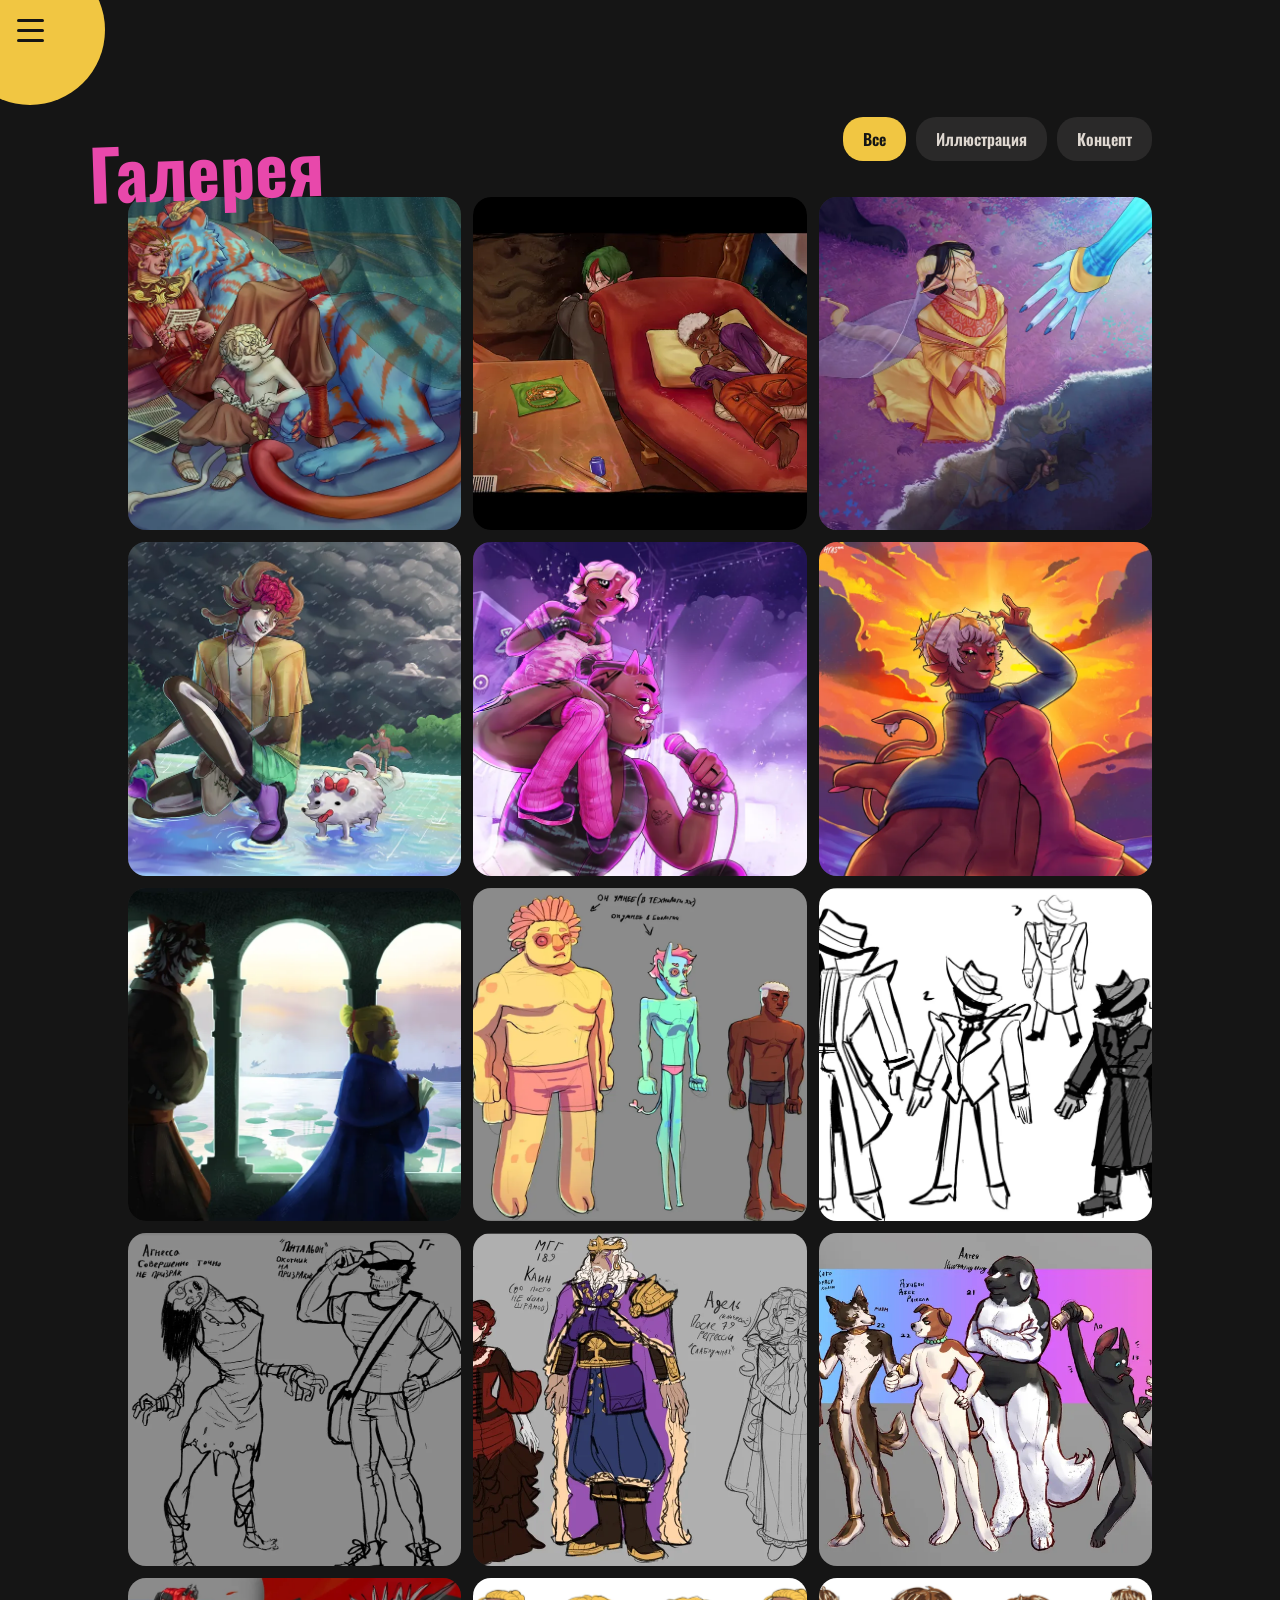
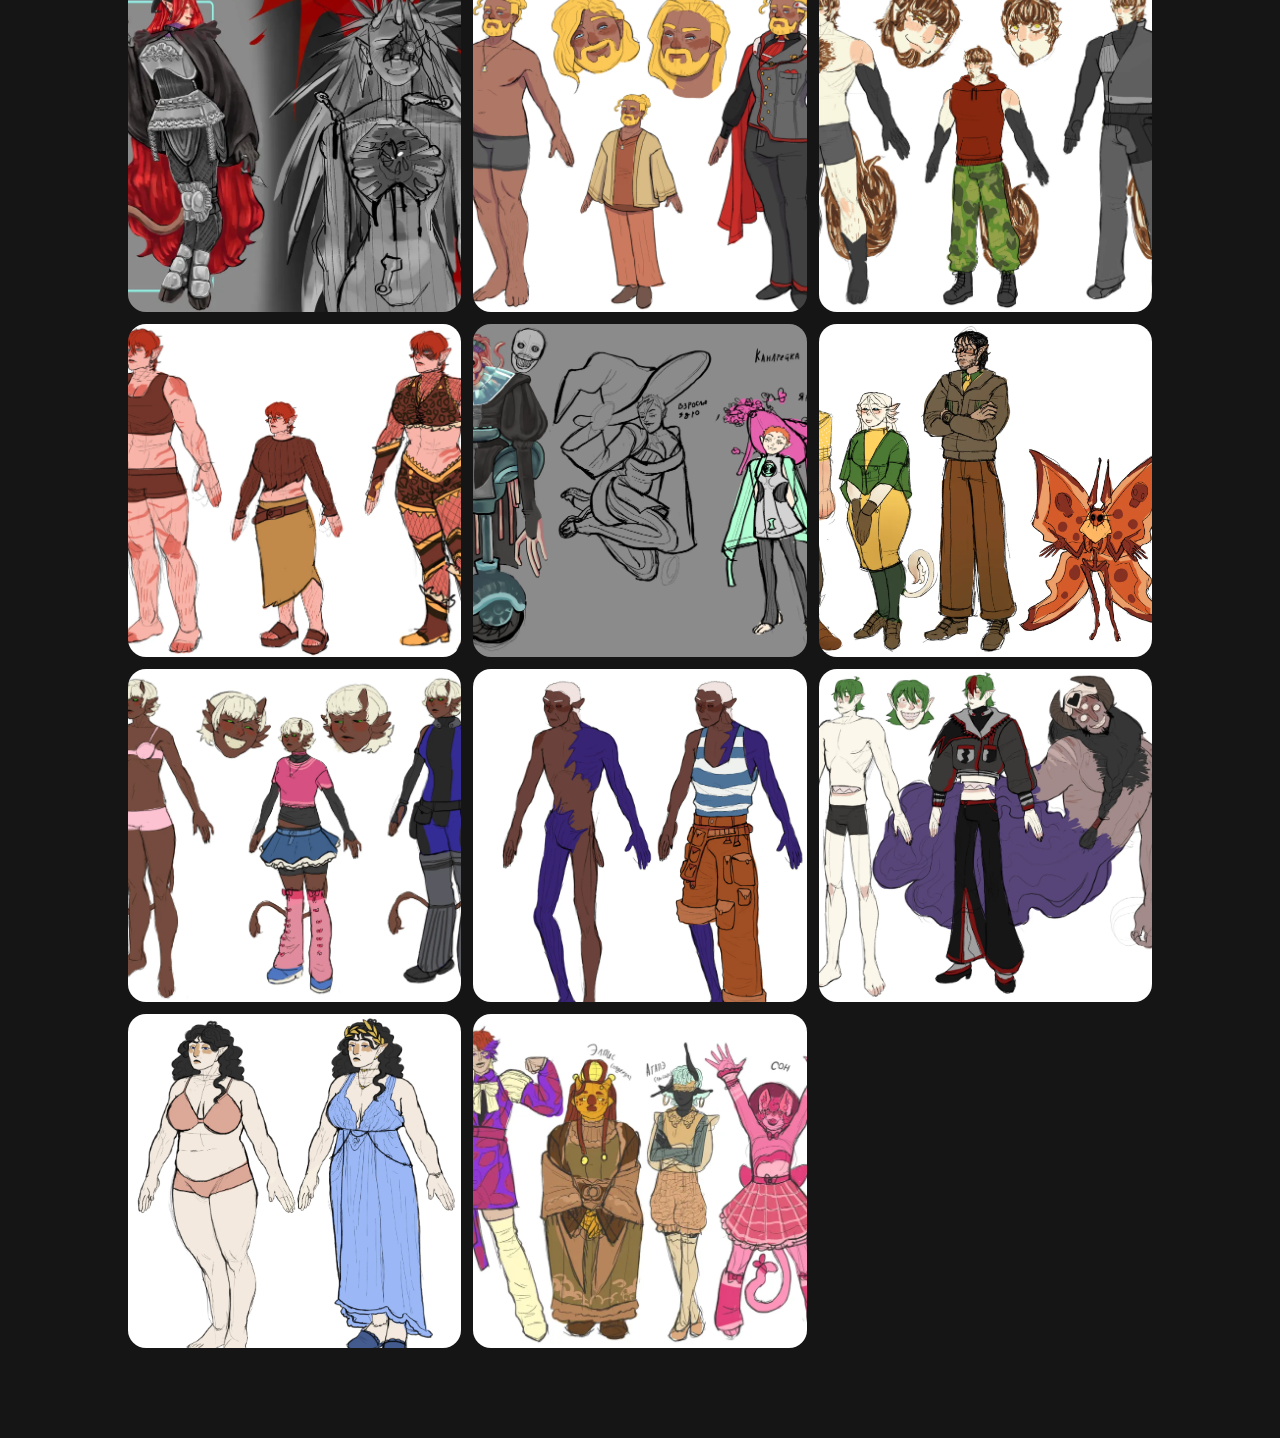
==== commit b87d2a89: "card-thumbs-fix+comm-un-menu-buttons-gallery" ====
--- a/gallery.html
+++ b/gallery.html
@@ -23,12 +23,12 @@
       <a href="index.html" class="menu-item" style="--menu-top:100px; --menu-left:160px;">
         <span>Главная</span>
       </a>
-      <a href="index.html#projects" class="menu-item" style="--menu-top:35px; --menu-left:190px;">
+      <!--<a href="index.html#projects" class="menu-item" style="--menu-top:35px; --menu-left:190px;">
         <span>Проэкты</span>
       </a>
       <a href="#" class="menu-item" style="--menu-top:150px; --menu-left:70px;">
         <span>3Д</span>
-      </a>
+      </a>-->
     </div>
   </nav>
 </header>
@@ -79,7 +79,7 @@
         <img class="gallery-img" src="assets/thumbs/concept_05.webp" data-full="assets/concept_05.webp" alt="" onerror="this.style.display='none'">
       </div>
       <div class="gallery-card" data-category="concept" data-id="concept_06">
-        <img class="gallery-img" data-full="assets/thumbs/concept_06.webp" alt="" onerror="this.style.display='none'">
+        <img class="gallery-img" src="assets/thumbs/concept_06.webp" data-full="assets/concept_06.webp" alt="" onerror="this.style.display='none'">
       </div>
       <div class="gallery-card" data-category="concept" data-id="concept_07">
         <img class="gallery-img" data-full="assets/thumbs/concept_07.webp" src="assets/concept_07.webp" alt="" onerror="this.style.display='none'">
@@ -109,7 +109,7 @@
         <img class="gallery-img" data-full="assets/thumbs/concept_15.webp" src="assets/concept_15.webp" alt="" onerror="this.style.display='none'">
       </div>
       <div class="gallery-card" data-category="concept" data-id="concept_16">
-        <img class="gallery-img" data-full="assets/thumbs/concept_16.webp" src="assets/concept_16.webp" alt="" onerror="this.style.display='none'">
+        <img class="gallery-img" src="assets/thumbs/concept_16.webp" data-full="assets/concept_16.webp" alt="" onerror="this.style.display='none'">
       </div>
     </div>
   </section>
